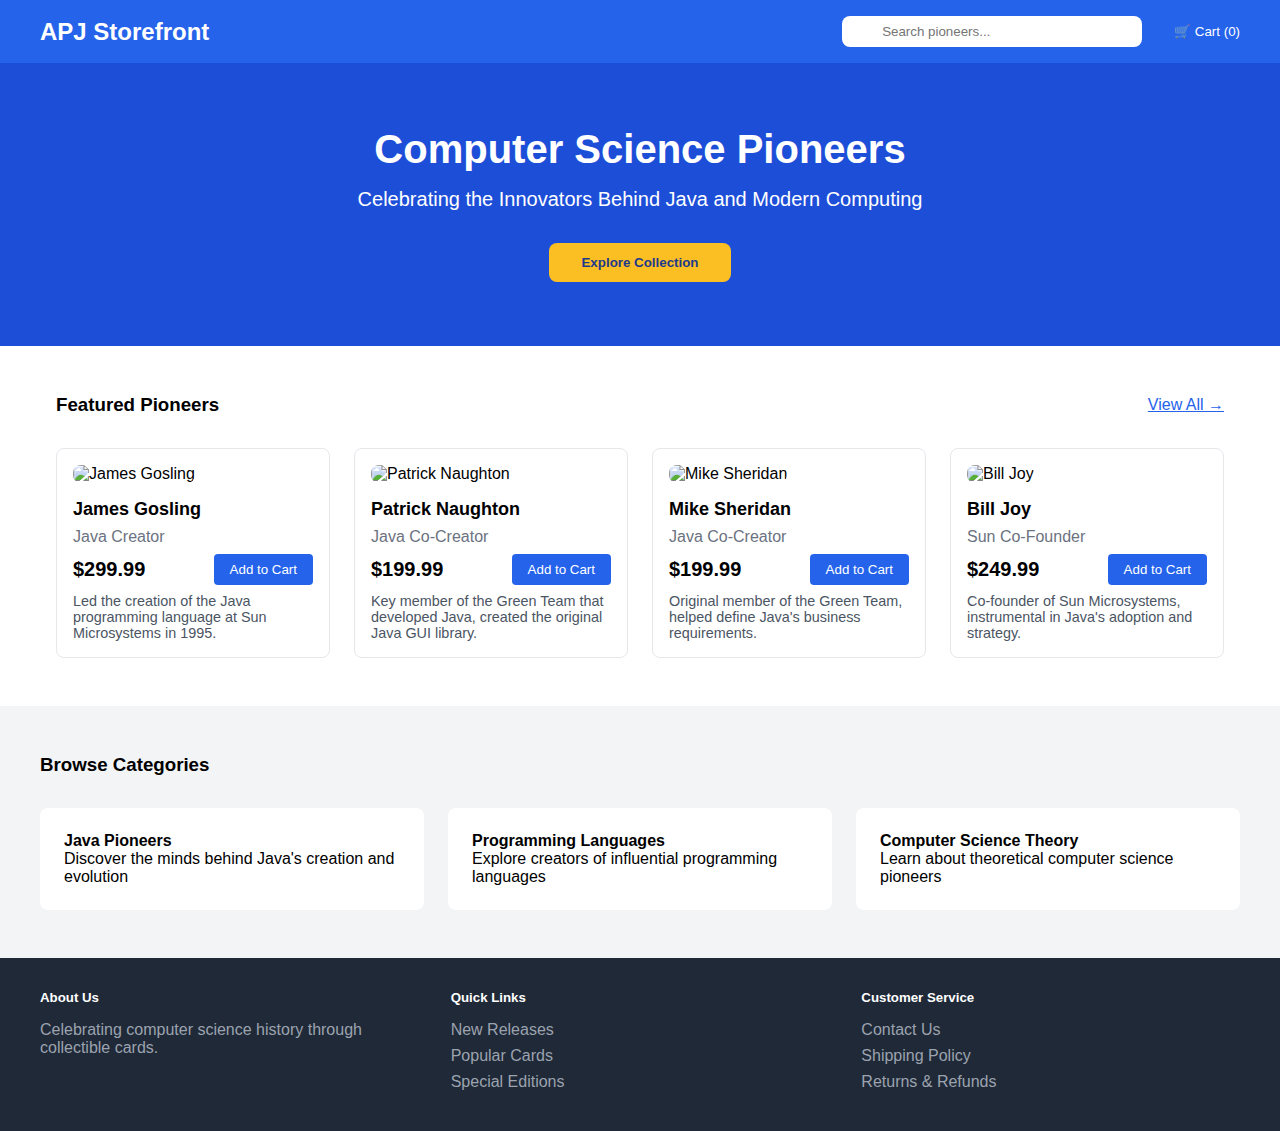
==== web/src/main/resources/static/index.html @ 4a84a217 "APJ storefront web module completed for week 8" ====
<!DOCTYPE html>
<html lang="en">
<head>
    <meta charset="UTF-8">
    <meta name="viewport" content="width=device-width, initial-scale=1.0">
    <title>APJ Storefront - Computer Science Pioneers</title>
    <link rel="stylesheet" href="index.css">
    <script src="index.js" defer></script>

</head>
<body>
<nav>
    <div class="nav-container">
        <div class="logo">APJ Storefront</div>
        <div class="search-cart">
            <div class="search-container">
                <input type="text" class="search-input" placeholder="Search pioneers...">
            </div>
            <button class="cart-button">
                🛒 Cart (0)
            </button>
        </div>
    </div>
</nav>

<div class="hero">
    <h2>Computer Science Pioneers</h2>
    <p>Celebrating the Innovators Behind Java and Modern Computing</p>
    <button class="cta-button">Explore Collection</button>
</div>

<section class="featured-section">
    <div class="section-header">
        <h3>Featured Pioneers</h3>
        <a href="#" style="color: #2563eb;">View All →</a>
    </div>
    <div class="card-grid" id="featured-cards">
        <!-- Cards will be inserted here by JavaScript -->
    </div>
</section>

<section class="categories">
    <div class="categories-container">
        <h3>Browse Categories</h3>
        <div class="categories-grid">
            <div class="category-card">
                <h4>Java Pioneers</h4>
                <p>Discover the minds behind Java's creation and evolution</p>
            </div>
            <div class="category-card">
                <h4>Programming Languages</h4>
                <p>Explore creators of influential programming languages</p>
            </div>
            <div class="category-card">
                <h4>Computer Science Theory</h4>
                <p>Learn about theoretical computer science pioneers</p>
            </div>
        </div>
    </div>
</section>

<footer>
    <div class="footer-container">
        <div class="footer-section">
            <h5>About Us</h5>
            <p style="color: #9ca3af;">Celebrating computer science history through collectible cards.</p>
        </div>
        <div class="footer-section">
            <h5>Quick Links</h5>
            <ul>
                <li>New Releases</li>
                <li>Popular Cards</li>
                <li>Special Editions</li>
            </ul>
        </div>
        <div class="footer-section">
            <h5>Customer Service</h5>
            <ul>
                <li>Contact Us</li>
                <li>Shipping Policy</li>
                <li>Returns & Refunds</li>
            </ul>
        </div>
    </div>
</footer>
</body>
</html>
---- web/src/main/resources/static/index.css ----
* {
    margin: 0;
    padding: 0;
    box-sizing: border-box;
    font-family: 'Arial', sans-serif;
}

nav {
    background-color: #2563eb;
    color: white;
    padding: 1rem;
}

.nav-container {
    max-width: 1200px;
    margin: 0 auto;
    display: flex;
    justify-content: space-between;
    align-items: center;
}

.logo {
    font-size: 1.5rem;
    font-weight: bold;
}

.search-cart {
    display: flex;
    gap: 2rem;
    align-items: center;
}

.search-container {
    position: relative;
}

.search-input {
    padding: 0.5rem 1rem 0.5rem 2.5rem;
    border-radius: 0.5rem;
    border: none;
    width: 300px;
}

.cart-button {
    background: none;
    border: none;
    color: white;
    cursor: pointer;
    display: flex;
    align-items: center;
    gap: 0.5rem;
}

.hero {
    background-color: #1d4ed8;
    color: white;
    text-align: center;
    padding: 4rem 1rem;
}

.hero h2 {
    font-size: 2.5rem;
    margin-bottom: 1rem;
}

.hero p {
    font-size: 1.25rem;
    margin-bottom: 2rem;
}

.cta-button {
    background-color: #fbbf24;
    color: #1e3a8a;
    padding: 0.75rem 2rem;
    border-radius: 0.5rem;
    border: none;
    font-weight: bold;
    cursor: pointer;
    transition: background-color 0.3s;
}

.cta-button:hover {
    background-color: #fcd34d;
}

.featured-section {
    max-width: 1200px;
    margin: 3rem auto;
    padding: 0 1rem;
}

.section-header {
    display: flex;
    justify-content: space-between;
    align-items: center;
    margin-bottom: 2rem;
}

.card-grid {
    display: grid;
    grid-template-columns: repeat(auto-fit, minmax(250px, 1fr));
    gap: 1.5rem;
}

.card {
    border: 1px solid #e5e7eb;
    border-radius: 0.5rem;
    padding: 1rem;
    transition: box-shadow 0.3s;
}

.card:hover {
    box-shadow: 0 4px 6px rgba(0, 0, 0, 0.1);
}

.card img {
    width: 100%;
    height: 280px;
    object-fit: cover;
    border-radius: 0.5rem;
    margin-bottom: 1rem;
}

.card h4 {
    font-size: 1.125rem;
    margin-bottom: 0.5rem;
}

.card .set {
    color: #6b7280;
    margin-bottom: 0.5rem;
}

.card-footer {
    display: flex;
    justify-content: space-between;
    align-items: center;
    flex-wrap: wrap;
    gap: 0.5rem;
}

.price {
    font-size: 1.25rem;
    font-weight: bold;
}

.add-to-cart {
    background-color: #2563eb;
    color: white;
    padding: 0.5rem 1rem;
    border-radius: 0.25rem;
    border: none;
    cursor: pointer;
    transition: background-color 0.3s;
}

.add-to-cart:hover {
    background-color: #1d4ed8;
}

.contribution {
    width: 100%;
    font-size: 0.9rem;
    color: #4b5563;
    margin-top: 0.5rem;
}

/* Rest of the previous styles remain the same */
.categories {
    background-color: #f3f4f6;
    padding: 3rem 1rem;
}

.categories-container {
    max-width: 1200px;
    margin: 0 auto;
}

.categories-grid {
    display: grid;
    grid-template-columns: repeat(auto-fit, minmax(300px, 1fr));
    gap: 1.5rem;
    margin-top: 2rem;
}

.category-card {
    background-color: white;
    padding: 1.5rem;
    border-radius: 0.5rem;
    cursor: pointer;
    transition: box-shadow 0.3s;
}

.category-card:hover {
    box-shadow: 0 4px 6px rgba(0, 0, 0, 0.1);
}

footer {
    background-color: #1f2937;
    color: white;
    padding: 2rem 1rem;
}

.footer-container {
    max-width: 1200px;
    margin: 0 auto;
    display: grid;
    grid-template-columns: repeat(auto-fit, minmax(250px, 1fr));
    gap: 2rem;
}

.footer-section h5 {
    margin-bottom: 1rem;
}

.footer-section ul {
    list-style: none;
}

.footer-section ul li {
    color: #9ca3af;
    margin-bottom: 0.5rem;
    cursor: pointer;
}

.footer-section input {
    width: 100%;
    padding: 0.5rem;
    margin-bottom: 0.5rem;
    border-radius: 0.25rem;
    border: none;
}

.footer-section button {
    width: 100%;
    background-color: #2563eb;
    color: white;
    padding: 0.5rem;
    border: none;
    border-radius: 0.25rem;
    cursor: pointer;
    transition: background-color 0.3s;
}

.footer-section button:hover {
    background-color: #1d4ed8;
}

@media (max-width: 768px) {
    .search-input {
        width: 200px;
    }

    .nav-container {
        flex-direction: column;
        gap: 1rem;
    }

    .search-cart {
        width: 100%;
        justify-content: center;
    }
}
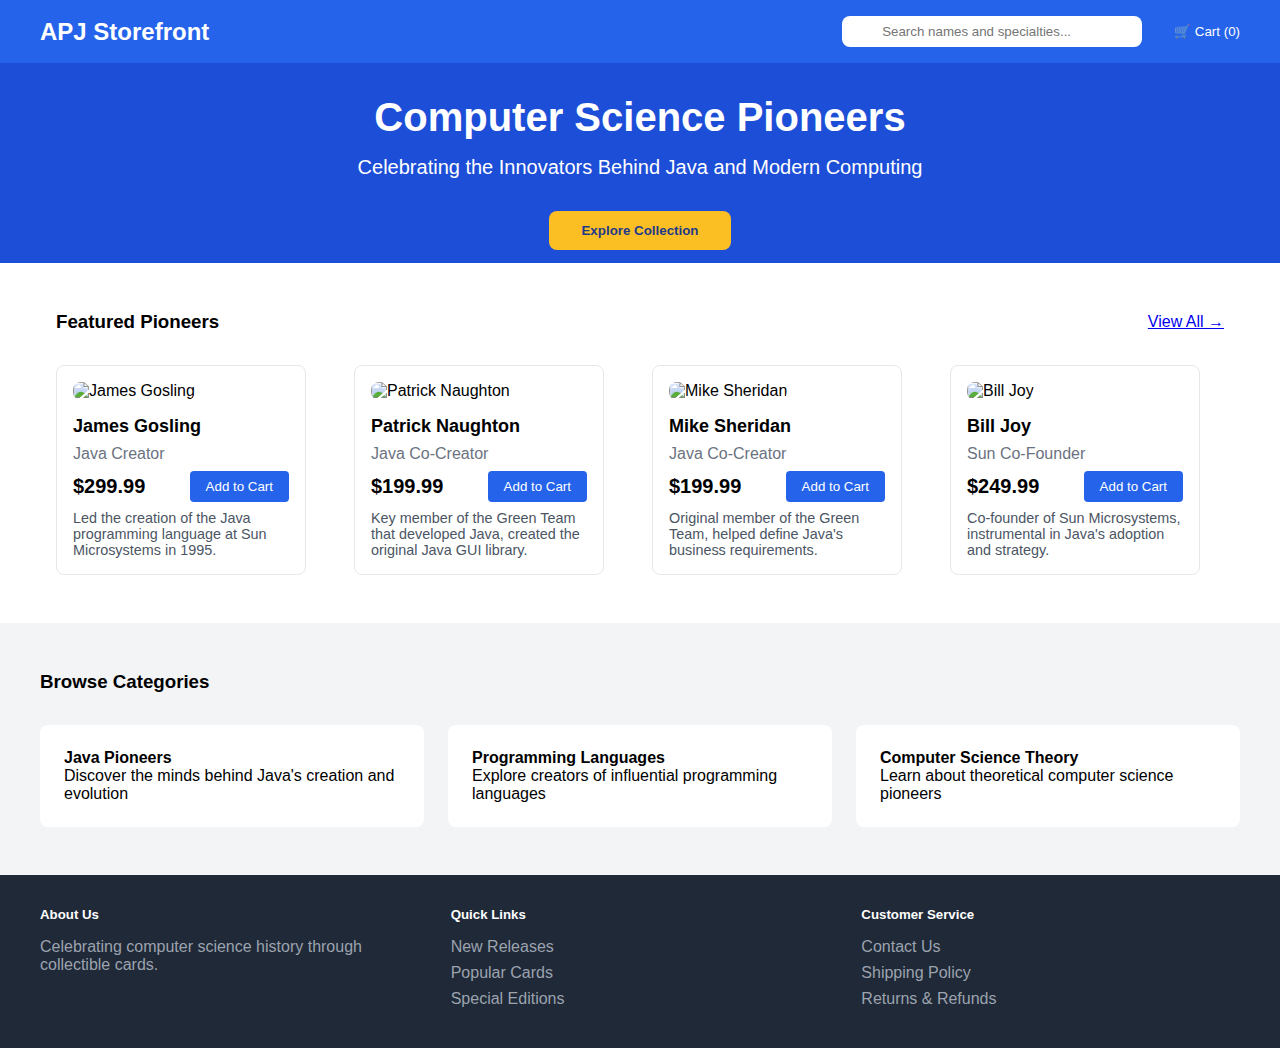
==== commit 77ebd821: "Milestone 9 almost complete, There is an issue with the methods either from the API or the web" ====
--- a/web/src/main/resources/static/index.html
+++ b/web/src/main/resources/static/index.html
@@ -14,7 +14,7 @@
         <div class="logo">APJ Storefront</div>
         <div class="search-cart">
             <div class="search-container">
-                <input type="text" class="search-input" placeholder="Search pioneers...">
+                <input type="text" id="search" class="search-input" placeholder="Search names and specialties...">
             </div>
             <button class="cart-button">
                 🛒 Cart (0)
@@ -32,7 +32,7 @@
 <section class="featured-section">
     <div class="section-header">
         <h3>Featured Pioneers</h3>
-        <a href="#" style="color: #2563eb;">View All →</a>
+        <a href="product-listing.html">View All →</a>
     </div>
     <div class="card-grid" id="featured-cards">
         <!-- Cards will be inserted here by JavaScript -->
@@ -43,15 +43,15 @@
     <div class="categories-container">
         <h3>Browse Categories</h3>
         <div class="categories-grid">
-            <div class="category-card">
+            <div class="category-card" id="java-pioneers-card">
                 <h4>Java Pioneers</h4>
                 <p>Discover the minds behind Java's creation and evolution</p>
             </div>
-            <div class="category-card">
+            <div class="category-card" id="programming-languages-card">
                 <h4>Programming Languages</h4>
                 <p>Explore creators of influential programming languages</p>
             </div>
-            <div class="category-card">
+            <div class="category-card" id="theory-card">
                 <h4>Computer Science Theory</h4>
                 <p>Learn about theoretical computer science pioneers</p>
             </div>
@@ -83,5 +83,6 @@
         </div>
     </div>
 </footer>
+<div id="homepage"></div>
 </body>
 </html>--- a/web/src/main/resources/static/index.css
+++ b/web/src/main/resources/static/index.css
@@ -55,7 +55,9 @@
     background-color: #1d4ed8;
     color: white;
     text-align: center;
-    padding: 4rem 1rem;
+    padding: 2rem 1rem;
+    max-height: 200px;
+    overflow: hidden;
 }
 
 .hero h2 {
@@ -89,6 +91,11 @@
     padding: 0 1rem;
 }
 
+.product-listing-section {
+    max-width: 1200px;
+    padding: 0 1rem;
+}
+
 .section-header {
     display: flex;
     justify-content: space-between;
@@ -107,6 +114,7 @@
     border-radius: 0.5rem;
     padding: 1rem;
     transition: box-shadow 0.3s;
+    max-width: 250px;
 }
 
 .card:hover {
@@ -246,6 +254,61 @@
     background-color: #1d4ed8;
 }
 
+main{
+    display: grid;
+    grid-template-columns: 1fr 3fr;
+}
+
+main aside{
+    display: grid;
+    grid-template-columns: 100px 1fr;
+    grid-template-rows: repeat(7, 60px);
+    padding: 2rem;
+    background-color: #1e3a8a;
+    color: white;
+    align-items: center;
+}
+
+.aside-button-container{
+    grid-column: 1/3;
+}
+
+main aside button{
+    padding: .5rem;
+    background-color: #2563eb;
+    font-size: 1.2rem;
+    width: 200px;
+    color: white;
+}
+
+main aside input, main aside select{
+    font-size: 1.2rem;
+    margin: .5rem;
+    padding: .2rem;
+}
+
+main aside hr{
+    grid-column: 1/3;
+    height: 2px;
+}
+
+.pagination{
+    display: none;
+    text-align: center;
+    margin: 1rem 0;
+}
+
+.pagination p{
+    padding: 0 1rem;
+    display: inline;
+}
+
+.pagination button{
+    font-size: 1.5rem;
+    font-weight: bold;
+    padding: .5rem;
+ }
+
 @media (max-width: 768px) {
     .search-input {
         width: 200px;
@@ -260,4 +323,8 @@
         width: 100%;
         justify-content: center;
     }
+    .main aside{
+        display: none;
+    }
+
 }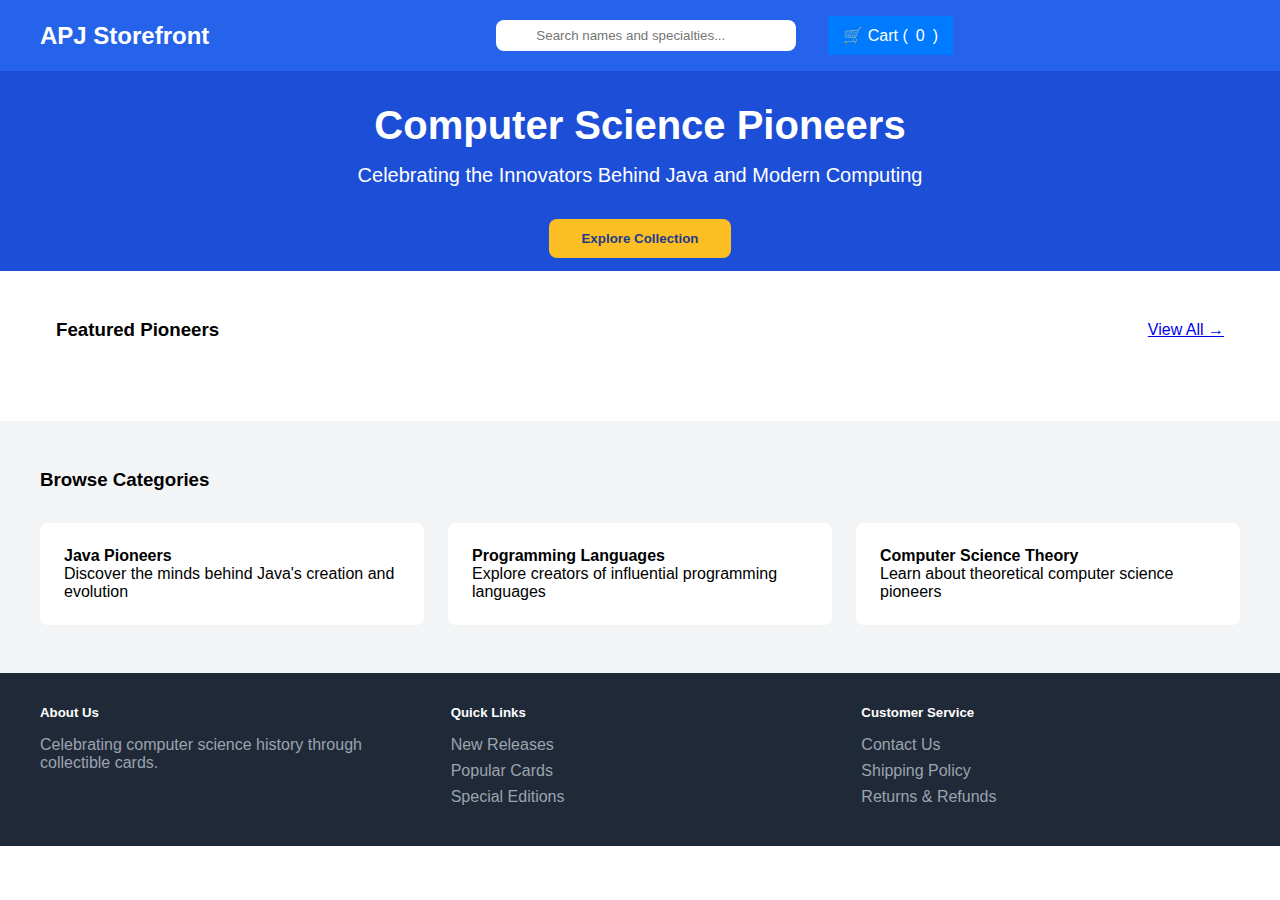
==== commit fd0a7b89: "Created set up for week 10s assignment. Still has some issues to work through" ====
--- a/web/src/main/resources/static/index.html
+++ b/web/src/main/resources/static/index.html
@@ -4,9 +4,10 @@
     <meta charset="UTF-8">
     <meta name="viewport" content="width=device-width, initial-scale=1.0">
     <title>APJ Storefront - Computer Science Pioneers</title>
-    <link rel="stylesheet" href="index.css">
-    <script src="index.js" defer></script>
-
+    <link rel="stylesheet" href="css/index.css">
+    <link rel="stylesheet" href="css/cart.css">
+    <script src="js/index.js" defer></script>
+    <script src="js/cart.js" defer></script>
 </head>
 <body>
 <nav>
@@ -17,8 +18,14 @@
                 <input type="text" id="search" class="search-input" placeholder="Search names and specialties...">
             </div>
             <button class="cart-button">
-                🛒 Cart (0)
+                🛒 Cart (<span id="cart-item-count">0</span>)
             </button>
+        </div>
+        <div class="cart-container">
+            <div class="cart-widget" id="cartWidget">
+                <p><strong>Your Cart:</strong></p>
+                <ul id="cartItems"></ul>
+            </div>
         </div>
     </div>
 </nav>
--- a/web/src/main/resources/static/css/index.css
+++ b/web/src/main/resources/static/css/index.css
@@ -0,0 +1,331 @@
+* {
+    margin: 0;
+    padding: 0;
+    box-sizing: border-box;
+    font-family: 'Arial', sans-serif;
+}
+
+nav {
+    background-color: #2563eb;
+    color: white;
+    padding: 1rem;
+}
+
+.nav-container {
+    max-width: 1200px;
+    margin: 0 auto;
+    display: flex;
+    justify-content: space-between;
+    align-items: center;
+    position: relative;
+}
+
+.logo {
+    font-size: 1.5rem;
+    font-weight: bold;
+}
+
+.search-cart {
+    display: flex;
+    gap: 2rem;
+    align-items: center;
+}
+
+.search-container {
+    position: relative;
+}
+
+.search-input {
+    padding: 0.5rem 1rem 0.5rem 2.5rem;
+    border-radius: 0.5rem;
+    border: none;
+    width: 300px;
+}
+
+.cart-button {
+    background: none;
+    border: none;
+    color: white;
+    cursor: pointer;
+    display: flex;
+    align-items: center;
+    gap: 0.5rem;
+}
+
+.hero {
+    background-color: #1d4ed8;
+    color: white;
+    text-align: center;
+    padding: 2rem 1rem;
+    max-height: 200px;
+    overflow: hidden;
+}
+
+.hero h2 {
+    font-size: 2.5rem;
+    margin-bottom: 1rem;
+}
+
+.hero p {
+    font-size: 1.25rem;
+    margin-bottom: 2rem;
+}
+
+.cta-button {
+    background-color: #fbbf24;
+    color: #1e3a8a;
+    padding: 0.75rem 2rem;
+    border-radius: 0.5rem;
+    border: none;
+    font-weight: bold;
+    cursor: pointer;
+    transition: background-color 0.3s;
+}
+
+.cta-button:hover {
+    background-color: #fcd34d;
+}
+
+.featured-section {
+    max-width: 1200px;
+    margin: 3rem auto;
+    padding: 0 1rem;
+}
+
+.product-listing-section {
+    max-width: 1200px;
+    padding: 0 1rem;
+}
+
+.section-header {
+    display: flex;
+    justify-content: space-between;
+    align-items: center;
+    margin-bottom: 2rem;
+}
+
+.card-grid {
+    display: grid;
+    grid-template-columns: repeat(auto-fit, minmax(250px, 1fr));
+    gap: 1.5rem;
+}
+
+.card {
+    border: 1px solid #e5e7eb;
+    border-radius: 0.5rem;
+    padding: 1rem;
+    transition: box-shadow 0.3s;
+    max-width: 250px;
+}
+
+.card:hover {
+    box-shadow: 0 4px 6px rgba(0, 0, 0, 0.1);
+}
+
+.card img {
+    width: 100%;
+    height: 280px;
+    object-fit: cover;
+    border-radius: 0.5rem;
+    margin-bottom: 1rem;
+}
+
+.card h4 {
+    font-size: 1.125rem;
+    margin-bottom: 0.5rem;
+}
+
+.card .set {
+    color: #6b7280;
+    margin-bottom: 0.5rem;
+}
+
+.card-footer {
+    display: flex;
+    justify-content: space-between;
+    align-items: center;
+    flex-wrap: wrap;
+    gap: 0.5rem;
+}
+
+.price {
+    font-size: 1.25rem;
+    font-weight: bold;
+}
+
+.add-to-cart {
+    background-color: #2563eb;
+    color: white;
+    padding: 0.5rem 1rem;
+    border-radius: 0.25rem;
+    border: none;
+    cursor: pointer;
+    transition: background-color 0.3s;
+}
+
+.add-to-cart:hover {
+    background-color: #1d4ed8;
+}
+
+.contribution {
+    width: 100%;
+    font-size: 0.9rem;
+    color: #4b5563;
+    margin-top: 0.5rem;
+}
+
+/* Rest of the previous styles remain the same */
+.categories {
+    background-color: #f3f4f6;
+    padding: 3rem 1rem;
+}
+
+.categories-container {
+    max-width: 1200px;
+    margin: 0 auto;
+}
+
+.categories-grid {
+    display: grid;
+    grid-template-columns: repeat(auto-fit, minmax(300px, 1fr));
+    gap: 1.5rem;
+    margin-top: 2rem;
+}
+
+.category-card {
+    background-color: white;
+    padding: 1.5rem;
+    border-radius: 0.5rem;
+    cursor: pointer;
+    transition: box-shadow 0.3s;
+}
+
+.category-card:hover {
+    box-shadow: 0 4px 6px rgba(0, 0, 0, 0.1);
+}
+
+footer {
+    background-color: #1f2937;
+    color: white;
+    padding: 2rem 1rem;
+}
+
+.footer-container {
+    max-width: 1200px;
+    margin: 0 auto;
+    display: grid;
+    grid-template-columns: repeat(auto-fit, minmax(250px, 1fr));
+    gap: 2rem;
+}
+
+.footer-section h5 {
+    margin-bottom: 1rem;
+}
+
+.footer-section ul {
+    list-style: none;
+}
+
+.footer-section ul li {
+    color: #9ca3af;
+    margin-bottom: 0.5rem;
+    cursor: pointer;
+}
+
+.footer-section input {
+    width: 100%;
+    padding: 0.5rem;
+    margin-bottom: 0.5rem;
+    border-radius: 0.25rem;
+    border: none;
+}
+
+.footer-section button {
+    width: 100%;
+    background-color: #2563eb;
+    color: white;
+    padding: 0.5rem;
+    border: none;
+    border-radius: 0.25rem;
+    cursor: pointer;
+    transition: background-color 0.3s;
+}
+
+.footer-section button:hover {
+    background-color: #1d4ed8;
+}
+
+main{
+    display: grid;
+    grid-template-columns: 1fr 3fr;
+}
+
+main aside{
+    display: grid;
+    grid-template-columns: 100px 1fr;
+    grid-template-rows: repeat(7, 60px);
+    padding: 2rem;
+    background-color: #1e3a8a;
+    color: white;
+    align-items: center;
+}
+
+.aside-button-container{
+    grid-column: 1/3;
+}
+
+main aside button{
+    padding: .5rem;
+    background-color: #2563eb;
+    font-size: 1.2rem;
+    width: 200px;
+    color: white;
+}
+
+main aside input, main aside select{
+    font-size: 1.2rem;
+    margin: .5rem;
+    padding: .2rem;
+}
+
+main aside hr{
+    grid-column: 1/3;
+    height: 2px;
+}
+
+.pagination{
+    display: none;
+    text-align: center;
+    margin: 1rem 0;
+}
+
+.pagination p{
+    padding: 0 1rem;
+    display: inline;
+}
+
+.pagination button{
+    font-size: 1.5rem;
+    font-weight: bold;
+    padding: .5rem;
+ }
+
+@media (max-width: 768px) {
+    .search-input {
+        width: 200px;
+    }
+
+    .nav-container {
+        flex-direction: column;
+        gap: 1rem;
+    }
+
+    .search-cart {
+        width: 100%;
+        justify-content: center;
+    }
+    .main aside{
+        display: none;
+    }
+
+}--- a/web/src/main/resources/static/css/cart.css
+++ b/web/src/main/resources/static/css/cart.css
@@ -0,0 +1,46 @@
+.cart-container {
+    position: relative;
+    display: inline-block;
+}
+.cart-widget {
+    display: none;
+    position: absolute;
+    top: 40px;
+    right: 100px;
+    background: white;
+    color: black;
+    border: 1px solid #ccc;
+    padding: 10px;
+    width: 300px;
+    box-shadow: 0px 4px 6px rgba(0, 0, 0, 0.1);
+}
+.cart-widget ul {
+    list-style: none;
+    padding: 0;
+    margin: 0;
+}
+.cart-widget li {
+    display: flex;
+    justify-content: space-between;
+    align-items: center;
+    padding: 8px;
+    border-bottom: 1px solid #ddd;
+}
+.cart-widget li:last-child {
+    border-bottom: none;
+}
+.cart-button {
+    padding: 10px 15px;
+    background: #007bff;
+    color: white;
+    border: none;
+    cursor: pointer;
+    font-size: 16px;
+}
+.remove-btn {
+    background: none;
+    border: none;
+    color: red;
+    cursor: pointer;
+    font-size: 16px;
+}